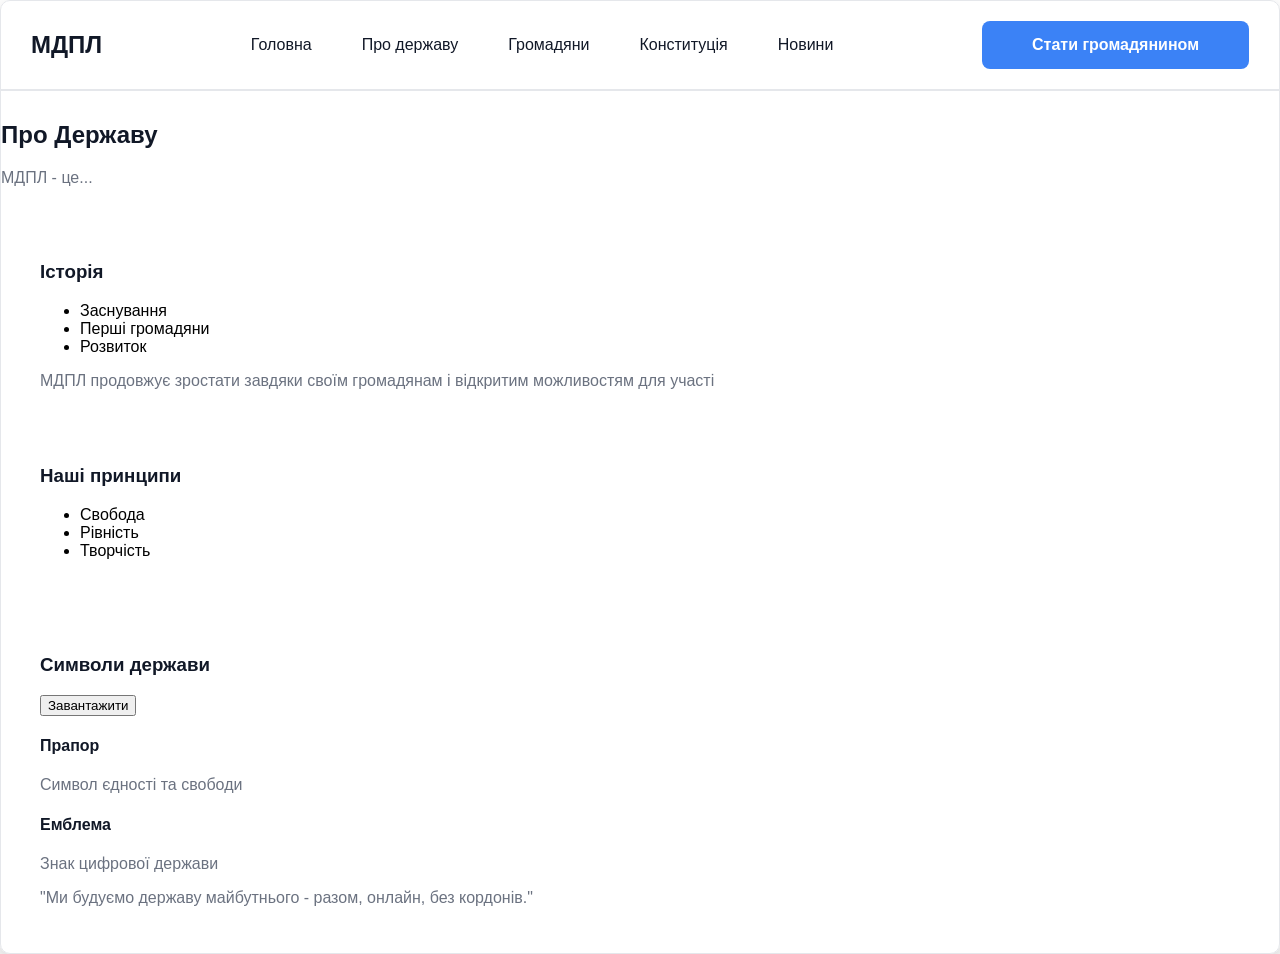
==== about.html @ ea94f007 "(First commit)Stacture added + JS and CSS files connected + HTML code is done exept for news.html + " ====
<!DOCTYPE html>
<html lang="en">
<head>
    <meta charset="UTF-8">
    <meta name="viewport" content="width=device-width, initial-scale=1.0">
    <title>About</title>
    <link rel="stylesheet" href="./css/style.css">
</head>
<body data-page="about">
    <header id="header"></header>

        <main>
            <section id="hero-about" class="hero-about">
                <h1>Про Державу</h1>
                <p>МДПЛ - це...</p>
            </section>
            <section id="about-info" class="about-info">
                <div id="history" class="history">
                    <div class="container">
                        <h3>Історія</h3>
                        <ul class="list-history">
                            <li>Заснування</li>
                            <li>Перші громадяни</li>
                            <li>Розвиток</li>
                        </ul>
                        <span>
                            <p>МДПЛ продовжує зростати завдяки своїм громадянам і відкритим можливостям для участі</p>
                        </span>
                    </div>
                </div>
                <div id="principles" class="principles">
                    <div class="container">
                        <h3>Наші принципи</h3>
                        <ul class="list-principles">
                            <li>Свобода</li>
                            <li>Рівність</li>
                            <li>Творчість</li>
                        </ul>
                    </div>
                </div>
            </section>
            <section id="symbols" class="symbols">
                <div class="container">
                    <div class="symbols-head">
                        <h3>Символи держави</h3>
                        <button>Завантажити</button>
                    </div>
                    <div class="symbols-main">
                        <div class="flag">
                            <h4>Прапор</h4>
                            <p>Символ єдності та свободи</p>
                        </div>
                        <div class="emblem">
                            <h4>Емблема</h4>
                            <p>Знак цифрової держави</p>
                        </div>
                    </div>
                    <div class="slogan">
                        <p>"Ми будуємо державу майбутнього - разом, онлайн, без кордонів."</p>
                    </div>
                </div>
            </section>
        </main>
    
    <script type="module" src="./js/main.js"></script>
</body>
</html>
---- css/style.css ----
:root{
    /* COLOR */
    --primary: #3B82F6;
    /* Back-Ground */
    --bg: #FFFFFF;
    --bg-secondary: #F9FAFB;
    /* TEXT */
    --text-main: #111827;
    --text-secondary: #6B7280;
    --font-bold: 700;

    --shadow-lg: 0 10px 25px rgba(0,0,0, 0.20);

    --success: #10B981;
    --error: #EF4444;

    --border: #E5E7EB;
}

body{
    font-family: 'Inter', sans-serif;
    margin: 0;
    padding: 0;
    background: var(--bg);
    border: var(--border) solid 1px;
    border-radius: 10px;
    box-shadow: var(--shadow-lg);
}

section {
  margin-top: 0;
  margin-bottom: 0;
  padding-top: 10px;
  padding-bottom: 10px;
}


h1, h2, h3, h4{
    font-weight: var(--font-bold);
    color: var(--text-main);
}

p{
    color: var(--text-secondary);
}

a{
    color: var(--text-main);
    text-decoration: none;
}

.container {
  max-width: 1200px;
  margin: 0 auto;
  padding: 20px;
}


/* HEADER */

header{
    padding: 10px 30px;
    display: flex;
    align-items: center;
    justify-content: space-between;
    border-bottom: 2px solid var(--border);
}

header nav{
    display: flex;
    gap: 50px;
}

header nav a {
  position: relative;
}

header nav a::after {
  content: "";
  position: absolute;
  left: 0;
  bottom: -5px;
  width: 0%;
  height: 2px;
  background: var(--text-main);
  transition: width 0.2s ease;
}

header nav a:hover::after,
header nav a.active::after {
  width: 100%;
}


.become-citizen-btn {
  background: var(--primary);
  color: white;
  border: none;
  padding: 12px 25px;
  border-radius: 8px;
  cursor: pointer;
  font-size: 16px;
  font-weight: 600;
  transition: all 0.2s ease;
}

.become-citizen-btn:hover {
  background: #2563EB;
  transform: translateY(-2px);
}

/* PAGE HOME */
/* HERO */
.hero{
    height: 300px;
    padding: 50px;
    display: flex;
    justify-content: center;
    align-items: center;
    flex-direction: column;
    background: var(--bg-secondary);
}

.hero-title{
    display: flex;
    align-items: center;
    flex-direction: column;
}

.hero-title h1{
    margin-bottom: 20px;
    font-size: 4em;
    font-weight: bolder;
}

.hero-btns{
    margin-top: 20px;
    display: flex;
    gap: 20px;
}

.join-btn{
    padding: 5px 20px;
    display: flex;
    align-items: center;
    gap: 5px;
    font-size: 17px;
    color: var(--text-secondary);
    background: var(--bg);
    border: 1px solid var(--border);
    border-radius: 3px;
    box-shadow: 0 3px 5px rgba(0,0,0, 0.20);
    cursor: pointer;
    transition: all 0.3s ease;
}

.join-btn:hover{
    border: none;
    background: #111827;
    color: #FFFFFF;
}

/* ===================== */
/* FAST INFO (СТАТИСТИКА) */
/* ===================== */

.fast-info {
  display: grid;
  grid-template-columns: repeat(4, 1fr);
  gap: 20px;
  padding: 30px 60px;
  background-color: rgba(243, 243, 247);
}

.info-box {
  background: #ffffff;
  border-radius: 12px;
  padding: 20px;
  box-shadow: 0 2px 8px rgba(0,0,0,0.2);
  transition: transform 0.2s ease, box-shadow 0.2s ease;
}

.info-box:hover {
  transform: translateY(-3px);
  box-shadow: 0 8px 20px rgba(0,0,0,0.08);
}

.fast-info p {
  color: #6B7280;
  font-size: 14px;
}

.fast-info strong {
  display: block;
  font-size: 28px;
  color: #111827;
  margin-top: 5px;
}


/* ===================== */
/* FEATURES (КАРТОЧКИ) */
/* ===================== */

.features {
  display: grid;
  grid-template-columns: repeat(4, 1fr);
  gap: 20px;
  padding: 60px 40px;
  margin-bottom: 50px;
  border-bottom: 2px solid var(--border);
}

.features .info-box {
  display: flex;
  flex-direction: column;
  gap: 10px;
  cursor: pointer;
}

.features .info-box h3 {
  position: relative;
  padding-bottom: 10px;
  margin-bottom: 10px;
}

.features .info-box h3::after {
  content: "";
  position: absolute;
  left: 0;
  bottom: 0;
  width: 100%;
  height: 1px;
  background: var(--border);
}

.features h3 {
  font-size: 16px;
  color: #111827;
}

.features p {
  font-size: 14px;
  color: #6B7280;
}

/* іконки */
.features svg {
  width: 30px;
  height: 30px;
  color: #9CA3AF;
}


/* ===================== */
/* APPLICATION */
/* ===================== */

.application {
  text-align: center;
  margin: 60px 0;
}

.application h3 {
  font-size: 30px;
  margin-bottom: 20px;
  color: #111827;
}

.steps-list {
  display: flex;
  justify-content: center;
  gap: 70px;
  margin-bottom: 25px;
  padding: 20px 0;
  border-top: 2px solid var(--border);
  border-bottom: 2px solid var(--border);
}

.application li {
  position: relative;
  font-size: 20px;
  color: #374151;
}

/* стрілочки */
.application li::after {
  content: "›";
  position: absolute;
  right: -25px;
  color: #9CA3AF;
}

.application li:last-child::after {
  display: none;
}


/* кнопка */

.become-citizen-btn {
  background: #3B82F6;
  color: white;
  border: none;
  padding: 15px 50px;
  border-radius: 8px;
  cursor: pointer;
  transition: all 0.2s ease;
}

.become-citizen-btn:hover {
  background: #2563EB;
  transform: translateY(-2px);
}


/* ===================== */
/* NEWS */
/* ===================== */

.last-news {
  margin-top: 60px;
}

.last-news .container > p {
  font-size: 18px;
  margin-bottom: 20px;
  color: #111827;
}

.last-news .container {
  flex-direction: column;
}

.last-news .info-box {
  margin-top: 10px;
}

/* якщо хочеш 3 колонки */
.last-news .container {
  display: grid;
  grid-template-columns: repeat(3, 1fr);
  gap: 20px;
}

/* карточка новини */

.last-news .info-box h3 {
  font-size: 16px;
  margin-bottom: 10px;
}

.last-news .info-box p {
  font-size: 14px;
  color: #6B7280;
  margin-bottom: 10px;
}

.last-news a {
  color: #3B82F6;
  text-decoration: none;
  font-size: 14px;
}

.last-news a:hover {
  text-decoration: underline;
}
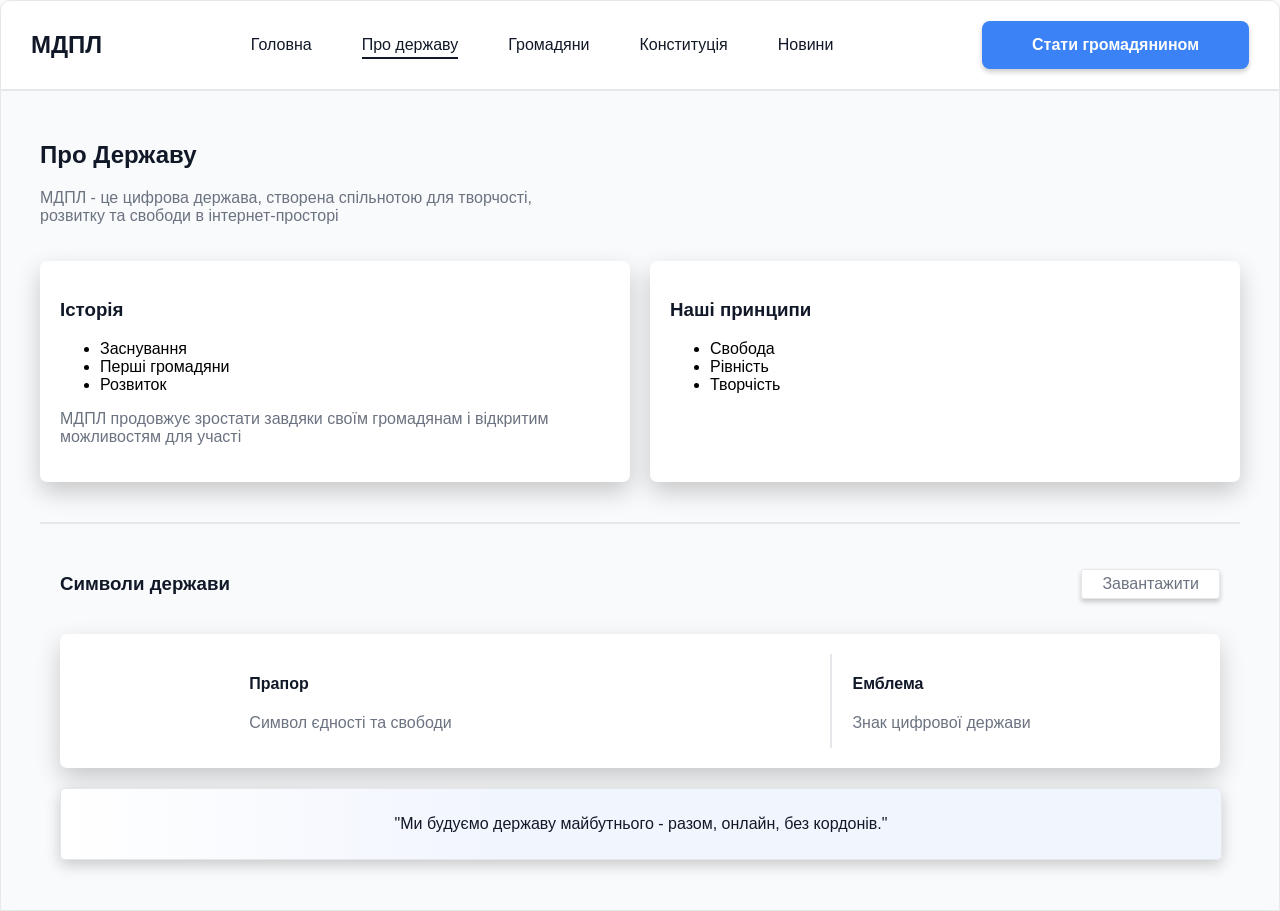
==== commit 34417b29: "Styles added to all pages exept news.html" ====
--- a/about.html
+++ b/about.html
@@ -10,56 +10,61 @@
     <header id="header"></header>
 
         <main>
-            <section id="hero-about" class="hero-about">
-                <h1>Про Державу</h1>
-                <p>МДПЛ - це...</p>
-            </section>
-            <section id="about-info" class="about-info">
-                <div id="history" class="history">
-                    <div class="container">
-                        <h3>Історія</h3>
-                        <ul class="list-history">
-                            <li>Заснування</li>
-                            <li>Перші громадяни</li>
-                            <li>Розвиток</li>
-                        </ul>
-                        <span>
-                            <p>МДПЛ продовжує зростати завдяки своїм громадянам і відкритим можливостям для участі</p>
-                        </span>
-                    </div>
-                </div>
-                <div id="principles" class="principles">
-                    <div class="container">
-                        <h3>Наші принципи</h3>
-                        <ul class="list-principles">
-                            <li>Свобода</li>
-                            <li>Рівність</li>
-                            <li>Творчість</li>
-                        </ul>
-                    </div>
-                </div>
-            </section>
-            <section id="symbols" class="symbols">
-                <div class="container">
-                    <div class="symbols-head">
-                        <h3>Символи держави</h3>
-                        <button>Завантажити</button>
-                    </div>
-                    <div class="symbols-main">
-                        <div class="flag">
-                            <h4>Прапор</h4>
-                            <p>Символ єдності та свободи</p>
-                        </div>
-                        <div class="emblem">
-                            <h4>Емблема</h4>
-                            <p>Знак цифрової держави</p>
+            <div class="container">
+                <section id="hero-about" class="hero-about">
+                    <h1>Про Державу</h1>
+                    <p>
+                        МДПЛ - це цифрова держава, створена спільнотою для творчості,<br>
+                        розвитку та свободи в інтернет-просторі
+                    </p>
+                </section>
+                <section id="about-info" class="about-info">
+                    <div id="history" class="history">
+                        <div class="container">
+                            <h3>Історія</h3>
+                            <ul class="list-history">
+                                <li>Заснування</li>
+                                <li>Перші громадяни</li>
+                                <li>Розвиток</li>
+                            </ul>
+                            <span>
+                                <p>МДПЛ продовжує зростати завдяки своїм громадянам і відкритим можливостям для участі</p>
+                            </span>
                         </div>
                     </div>
-                    <div class="slogan">
-                        <p>"Ми будуємо державу майбутнього - разом, онлайн, без кордонів."</p>
+                    <div id="principles" class="principles">
+                        <div class="container">
+                            <h3>Наші принципи</h3>
+                            <ul class="list-principles">
+                                <li>Свобода</li>
+                                <li>Рівність</li>
+                                <li>Творчість</li>
+                            </ul>
+                        </div>
                     </div>
-                </div>
-            </section>
+                </section>
+                <section id="symbols" class="symbols">
+                    <div class="container container-symbols">
+                        <div class="symbols-head">
+                            <h3>Символи держави</h3>
+                            <button class="btn">Завантажити</button>
+                        </div>
+                        <div class="symbols-main">
+                            <div class="flag">
+                                <h4>Прапор</h4>
+                                <p>Символ єдності та свободи</p>
+                            </div>
+                            <div class="emblem">
+                                <h4>Емблема</h4>
+                                <p>Знак цифрової держави</p>
+                            </div>
+                        </div>
+                        <div class="slogan">
+                            <p>"Ми будуємо державу майбутнього - разом, онлайн, без кордонів."</p>
+                        </div>
+                    </div>
+                </section>
+            </div>
         </main>
     
     <script type="module" src="./js/main.js"></script>
--- a/css/style.css
+++ b/css/style.css
@@ -27,6 +27,10 @@
     box-shadow: var(--shadow-lg);
 }
 
+main{
+  background-color: var(--bg-secondary);
+}
+
 section {
   margin-top: 0;
   margin-bottom: 0;
@@ -53,6 +57,22 @@
   max-width: 1200px;
   margin: 0 auto;
   padding: 20px;
+}
+
+.btn{
+  padding: 5px 20px;
+  cursor: pointer;
+  font-size: 16px;
+  background: var(--bg);
+  border-radius: 3px;
+  border: 1px solid var(--border);
+  box-shadow: 0 3px 5px rgba(0,0,0, 0.20);
+  color: var(--text-secondary);
+  transition: all 0.2s ease;
+}
+
+.btn:hover {
+  transform: translateY(-2px);
 }
 
 
@@ -96,22 +116,18 @@
   background: var(--primary);
   color: white;
   border: none;
-  padding: 12px 25px;
+  padding: 15px 50px;
   border-radius: 8px;
-  cursor: pointer;
-  font-size: 16px;
   font-weight: 600;
-  transition: all 0.2s ease;
 }
 
 .become-citizen-btn:hover {
   background: #2563EB;
-  transform: translateY(-2px);
 }
 
 /* PAGE HOME */
 /* HERO */
-.hero{
+.hero-home{
     height: 300px;
     padding: 50px;
     display: flex;
@@ -140,18 +156,9 @@
 }
 
 .join-btn{
-    padding: 5px 20px;
     display: flex;
     align-items: center;
     gap: 5px;
-    font-size: 17px;
-    color: var(--text-secondary);
-    background: var(--bg);
-    border: 1px solid var(--border);
-    border-radius: 3px;
-    box-shadow: 0 3px 5px rgba(0,0,0, 0.20);
-    cursor: pointer;
-    transition: all 0.3s ease;
 }
 
 .join-btn:hover{
@@ -296,24 +303,6 @@
 }
 
 
-/* кнопка */
-
-.become-citizen-btn {
-  background: #3B82F6;
-  color: white;
-  border: none;
-  padding: 15px 50px;
-  border-radius: 8px;
-  cursor: pointer;
-  transition: all 0.2s ease;
-}
-
-.become-citizen-btn:hover {
-  background: #2563EB;
-  transform: translateY(-2px);
-}
-
-
 /* ===================== */
 /* NEWS */
 /* ===================== */
@@ -364,4 +353,381 @@
 
 .last-news a:hover {
   text-decoration: underline;
+}
+
+/* ABOUT PAGE */
+
+.about-info{
+  display: flex;
+  justify-content: space-around;
+  gap: 20px;
+  padding-bottom: 40px;
+  border-bottom: 2px solid var(--border);
+}
+
+.history, .principles, .symbols-main{
+  width: 100%;
+  background: var(--bg);
+  box-shadow: var(--shadow-lg);
+  border-radius: 7px;
+}
+
+.container-symbols{
+  display: flex;
+  flex-direction: column;
+  gap: 20px;
+}
+
+.symbols-head{
+  display: flex;
+  justify-content: space-between;
+  align-items: center;
+}
+
+.symbols-main{
+  display: flex;
+  align-items: center;
+  justify-content: space-around;
+  padding: 20px 0;
+}
+
+.emblem{
+  padding-left: 20px;
+  border-left: 2px solid var(--border);
+}
+
+.slogan{
+  display: flex;
+  justify-content: center;
+  padding: 10px 0;
+  border: 1px solid var(--border);
+  border-radius: 5px;
+  width: 100%;
+  background: var(--bg);
+  box-shadow: 0 5px 15px rgba(0,0,0, 0.20);
+  background: linear-gradient(90deg, rgba(255, 255, 255, 1) 0%, rgba(241, 245, 254, 1) 38%);
+}
+
+.slogan p{
+  color: var(--text-main);
+}
+
+/* ===================== */
+/* CITIZENS PAGE */
+/* ===================== */
+
+/* HERO */
+
+.hero-citizens h1 {
+  font-size: 32px;
+  margin-bottom: 10px;
+}
+
+
+/* ===================== */
+/* STATS */
+/* ===================== */
+
+.stats {
+  display: grid;
+  background: var(--bg);
+  border: 1px solid var(--border);
+  border-radius: 12px;
+  grid-template-columns: repeat(4, 1fr);
+  padding: 15px;
+  gap: 20px;
+  margin-bottom: 30px;
+  align-items: center;
+}
+
+.stat-box {
+  border-left: 2px solid var(--border);
+  padding-left: 10px;
+}
+
+.stat-box p {
+  font-size: 13px;
+  margin-bottom: 5px;
+  font-weight: 500;
+}
+
+.stat-box span {
+  font-size: 22px;
+  font-weight: 600;
+  color: var(--text-main);
+}
+
+
+/* SEARCH */
+
+#search {
+  padding: 12px;
+  border-radius: 10px;
+  border: 1px solid var(--border);
+  font-size: 14px;
+  outline: none;
+  transition: 0.2s;
+}
+
+#search:focus {
+  border-color: var(--primary);
+}
+
+
+/* ===================== */
+/* FILTERS */
+/* ===================== */
+
+.filters {
+  display: flex;
+  gap: 10px;
+  margin-bottom: 25px;
+  flex-wrap: wrap;
+}
+
+.filters button {
+  padding: 8px 15px;
+  border-radius: 20px;
+  border: 1px solid var(--border);
+  background: var(--bg);
+  cursor: pointer;
+  font-size: 14px;
+  transition: all 0.2s ease;
+}
+
+.filters button:hover {
+  color: var(--primary);
+  border-color: var(--primary);
+}
+
+.filters button.active {
+  background: var(--primary);
+  color: white;
+  border-color: var(--primary);
+}
+
+
+/* ===================== */
+/* CITIZENS LIST */
+/* ===================== */
+
+.citizens-list {
+  display: flex;
+  flex-direction: column;
+  gap: 20px;
+  margin-bottom: 20px;
+}
+
+
+/* CARD */
+
+.citizen-card {
+  background: var(--bg);
+  border: 1px solid var(--border);
+  border-radius: 12px;
+  padding: 15px;
+  display: flex;
+  justify-content: space-between;
+  align-items: center;
+  transition: all 0.2s ease;
+}
+
+.citizen-card:hover {
+  transform: translateY(-3px);
+  box-shadow: 0 5px 15px rgba(0,0,0,0.08);
+}
+
+
+/* LEFT */
+
+.citizen-left {
+  display: flex;
+  align-items: center;
+  gap: 10px;
+}
+
+.avatar {
+  width: 40px;
+  height: 40px;
+  border-radius: 50%;
+  background: var(--primary);
+  color: white;
+  display: flex;
+  align-items: center;
+  justify-content: center;
+  font-weight: bold;
+}
+
+.citizen-left h3 {
+  font-size: 15px;
+}
+
+.citizen-left p {
+  font-size: 12px;
+}
+
+
+/* RIGHT */
+
+.citizen-right {
+  text-align: right;
+}
+
+.role {
+  padding: 4px 8px;
+  border-radius: 6px;
+  font-size: 12px;
+  background: var(--bg-secondary);
+  display: inline-block;
+  margin-bottom: 5px;
+}
+
+/* різні ролі */
+
+.role.міністр {
+  background: rgba(59,130,246,0.1);
+  color: var(--primary);
+}
+
+.role.громадянин {
+  background: rgba(16,185,129,0.1);
+  color: var(--success);
+}
+
+/* ===================== */
+/* CONSTITUTION */
+/* ===================== */
+
+/* HERO */
+.hero-constitution h1 {
+  font-size: 32px;
+  margin-bottom: 10px;
+}
+
+.hero-constitution p {
+  font-size: 15px;
+  color: var(--text-secondary);
+}
+
+
+/* ===================== */
+/* CONTENTS (розділи) */
+/* ===================== */
+
+.contents-section {
+  margin-bottom: 30px;
+}
+
+.contents-section .container {
+  background: var(--bg); /* БІЛИЙ ФОН */
+  border: 1px solid var(--border);
+  border-radius: 12px;
+  padding: 20px;
+}
+
+.contents-section h3 {
+  margin-bottom: 15px;
+}
+
+/* GRID 2x3 */
+.contents {
+  display: grid;
+  grid-template-columns: repeat(3, 1fr);
+  gap: 15px;
+}
+
+/* кнопки */
+.content-item {
+  padding: 14px;
+  border-radius: 10px;
+  border: 2px solid var(--border);
+  background: var(--bg);
+  cursor: pointer;
+  font-size: 14px;
+  text-align: left;
+  transition: all 0.2s ease;
+}
+
+.content-item span {
+  padding: 7px;
+  margin-right: 10px;
+  font-size: 22px;
+  font-weight: 600;
+  color: var(--text-secondary);
+  background:#e4e6eb;
+  border-radius: 5px;
+}
+
+/* hover */
+.content-item:hover{
+  border-color: var(--primary);
+  transform: translateY(-2px);
+}
+
+.content-item:hover span{
+  color: var(--primary);
+}
+
+
+/* active */
+.content-item.active {
+  background: var(--primary);
+  color: white;
+  border-color: var(--primary);
+}
+
+
+/* ===================== */
+/* LAWS (контент) */
+/* ===================== */
+
+.laws {
+  margin-bottom: 40px;
+}
+
+.laws .container {
+  background: var(--bg);
+  border: 1px solid var(--border);
+  border-radius: 12px;
+  padding: 25px;
+  min-height: 200px;
+  box-shadow: 0 2px 8px rgba(0,0,0,0.04);
+  transition: all 0.2s ease;
+}
+
+.laws h3 {
+  margin-bottom: 15px;
+}
+
+/* стаття */
+.law-article {
+  padding: 15px;
+  border-left: 3px solid var(--primary);
+  margin-bottom: 15px;
+  background: var(--bg-secondary);
+  border-radius: 8px;
+}
+
+.law-article h4 {
+  font-size: 14px;
+  margin-bottom: 5px;
+  color: var(--primary);
+}
+
+.law-article p {
+  font-size: 14px;
+  line-height: 1.6;
+  color: var(--text-secondary);
+}
+
+
+/* ===================== */
+/* EXTRA INFO */
+/* ===================== */
+
+.info-extra {
+  margin-top: 40px;
+  display: flex;
+  flex-direction: column;
+  gap: 15px;
 }
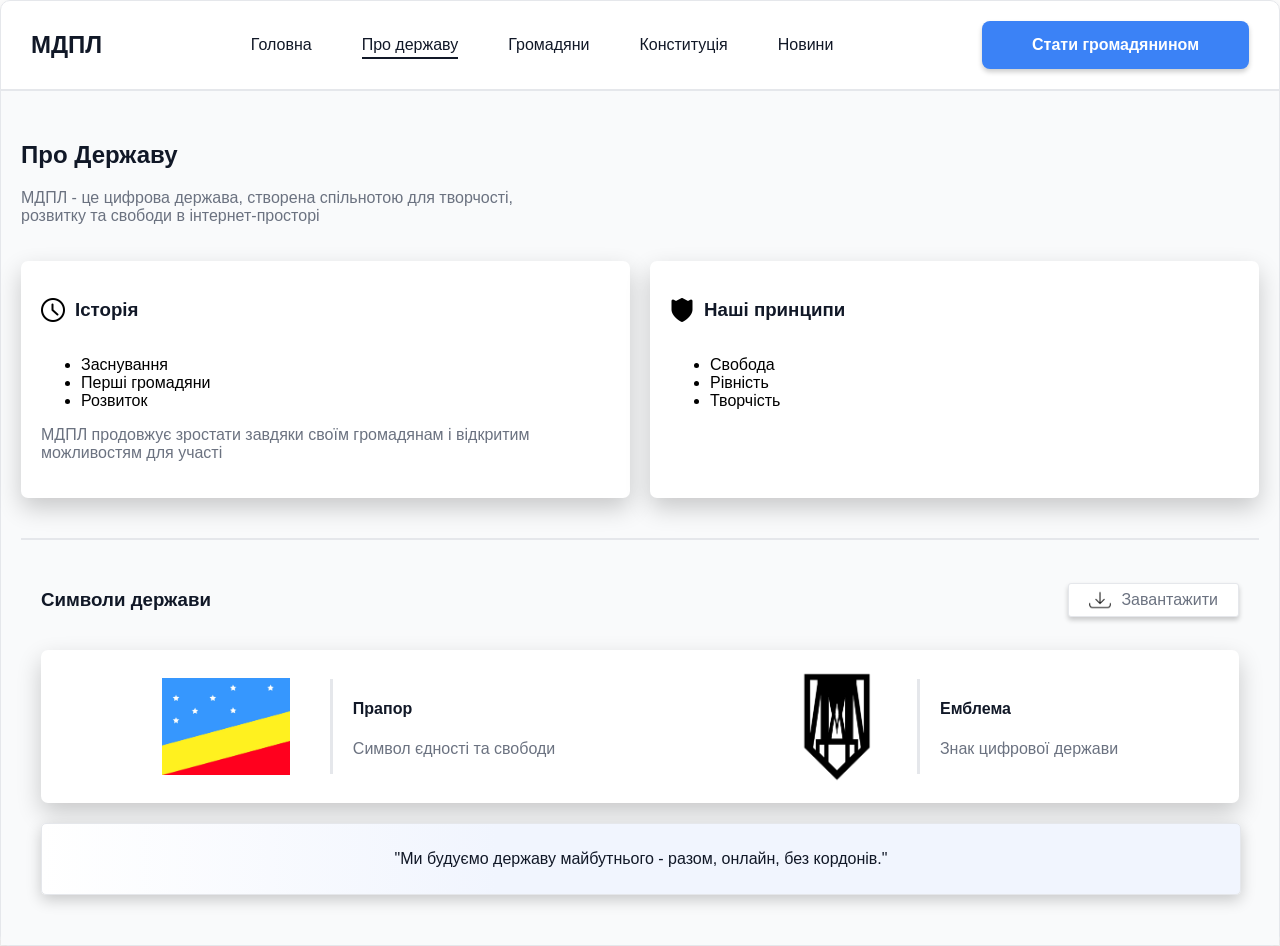
==== commit dce70f1f: "added all icons" ====
--- a/about.html
+++ b/about.html
@@ -21,7 +21,10 @@
                 <section id="about-info" class="about-info">
                     <div id="history" class="history">
                         <div class="container">
-                            <h3>Історія</h3>
+                            <div class="history-title">
+                                <img src="./icons/time.png" alt="clock" width="24px" height="24px">
+                                <h3>Історія</h3>
+                            </div>
                             <ul class="list-history">
                                 <li>Заснування</li>
                                 <li>Перші громадяни</li>
@@ -34,7 +37,10 @@
                     </div>
                     <div id="principles" class="principles">
                         <div class="container">
-                            <h3>Наші принципи</h3>
+                            <div class="principles-title">
+                                <img src="./icons/shuild.png" alt="shild" width="24px" height="24px">
+                                <h3>Наші принципи</h3>
+                            </div>
                             <ul class="list-principles">
                                 <li>Свобода</li>
                                 <li>Рівність</li>
@@ -47,16 +53,22 @@
                     <div class="container container-symbols">
                         <div class="symbols-head">
                             <h3>Символи держави</h3>
-                            <button class="btn">Завантажити</button>
+                            <button class="btn"><img src="./icons/Download.png" alt="download" width="22px">Завантажити</button>
                         </div>
                         <div class="symbols-main">
                             <div class="flag">
-                                <h4>Прапор</h4>
-                                <p>Символ єдності та свободи</p>
+                                <img src="./icons/flag.jpg" alt="flag" width="128px">
+                                <div class="symbol-content">
+                                    <h4>Прапор</h4>
+                                    <p>Символ єдності та свободи</p>
+                                </div>
                             </div>
                             <div class="emblem">
-                                <h4>Емблема</h4>
-                                <p>Знак цифрової держави</p>
+                                <img src="./icons/emblem.png" alt="emblem" width="80px">
+                                <div class="symbol-content">
+                                    <h4>Емблема</h4>
+                                    <p>Знак цифрової держави</p>
+                                </div>
                             </div>
                         </div>
                         <div class="slogan">
--- a/css/style.css
+++ b/css/style.css
@@ -1,20 +1,21 @@
 :root{
-    /* COLOR */
-    --primary: #3B82F6;
-    /* Back-Ground */
-    --bg: #FFFFFF;
-    --bg-secondary: #F9FAFB;
-    /* TEXT */
-    --text-main: #111827;
-    --text-secondary: #6B7280;
-    --font-bold: 700;
-
-    --shadow-lg: 0 10px 25px rgba(0,0,0, 0.20);
-
-    --success: #10B981;
-    --error: #EF4444;
-
-    --border: #E5E7EB;
+  /* COLOR */
+  --primary: #3B82F6;
+  /* Back-Ground */
+  --bg: #FFFFFF;
+  --bg-secondary: #F9FAFB;
+  --dark-backdrop: rgba(0, 0, 0, .5);
+  /* TEXT */
+  --text-main: #111827;
+  --text-secondary: #6B7280;
+  --font-bold: 700;
+
+  --shadow-lg: 0 10px 25px rgba(0,0,0, 0.20);
+
+  --success: #10B981;
+  --error: #EF4444;
+
+  --border: #E5E7EB;
 }
 
 body{
@@ -54,7 +55,7 @@
 }
 
 .container {
-  max-width: 1200px;
+  min-width: 320px;
   margin: 0 auto;
   padding: 20px;
 }
@@ -75,6 +76,120 @@
   transform: translateY(-2px);
 }
 
+.card {
+  background: var(--bg);
+  border: 2px solid var(--border);
+  border-radius: 12px;
+  padding: 20px;
+}
+
+/* MODAL WINDOW */
+
+.backdrop {
+  position: fixed;
+  inset: 0;
+  background: var(--dark-backdrop);
+  z-index: 40;
+  padding: 32px 16px;
+  overflow-y: auto;
+  opacity: 0;
+  visibility: hidden;
+  pointer-events: none;
+
+  transition: opacity 250ms cubic-bezier(0.4, 0, 0.2, 1),
+    visibility 250ms cubic-bezier(0.4, 0, 0.2, 1);
+}
+
+.backdrop.is-open {
+  opacity: 1;
+  visibility: visible;
+  pointer-events: auto;
+}
+
+.modal{
+  margin: auto;
+  position: relative;
+  background: var(--bg);
+  max-width: 800px;
+  border-radius: 16px;
+}
+
+.container-modal{
+  padding: 30px 60px;
+}
+
+.modal-header{
+  border-bottom: 2px solid var(--border);
+  margin-bottom: 20px;
+}
+
+.blank{
+  display: flex;
+  flex-direction: column;
+}
+
+.close-btn{
+  border: 2px solid var(--border);
+  border-radius: 4px;
+  box-shadow: 0 3px 10px rgba(0,0,0, 0.10);
+  background: var(--bg);
+  width: 24px;
+  height: 24px;
+  position: absolute;
+  right: 16px;
+  top: 16px;
+  cursor: pointer;
+  
+  transition: all 0.2s ease;
+}
+
+.close-btn:hover{
+  color: red;
+  border: 2px solid red;
+}
+
+.contact-modal-form{
+  display: block;
+  border: 1px solid rgba(0, 0, 0, .15);
+  border-radius: 5px;
+  font-size: 17px;
+  padding: 10px;
+  background-color: #0000000d;
+  width: 100%;
+  margin-bottom: 24px;
+}
+
+.modal-btns{
+  display: flex;
+  justify-content: end;
+  gap: 20px;
+}
+
+.cancle-btn, .submit-btn{
+  padding: 10px 20px;
+  border: none;
+  border-radius: 5px;
+}
+
+.cancle-btn{
+  border: 2px solid var(--border);
+}
+
+.cancle-btn:hover{
+  color: red;
+  border: 2px solid red;
+}
+
+.submit-btn{
+  color: white;
+  background: var(--primary);
+}
+
+.submit-btn:hover{
+  color: var(--primary);
+  background: var(--bg);
+  border: 2px solid var(--primary);
+}
 
 /* HEADER */
 
@@ -127,6 +242,7 @@
 
 /* PAGE HOME */
 /* HERO */
+
 .hero-home{
     height: 300px;
     padding: 50px;
@@ -149,6 +265,10 @@
     font-weight: bolder;
 }
 
+.hero-title p{
+    font-size: 27px;
+}
+
 .hero-btns{
     margin-top: 20px;
     display: flex;
@@ -177,19 +297,6 @@
   gap: 20px;
   padding: 30px 60px;
   background-color: rgba(243, 243, 247);
-}
-
-.info-box {
-  background: #ffffff;
-  border-radius: 12px;
-  padding: 20px;
-  box-shadow: 0 2px 8px rgba(0,0,0,0.2);
-  transition: transform 0.2s ease, box-shadow 0.2s ease;
-}
-
-.info-box:hover {
-  transform: translateY(-3px);
-  box-shadow: 0 8px 20px rgba(0,0,0,0.08);
 }
 
 .fast-info p {
@@ -218,31 +325,18 @@
   border-bottom: 2px solid var(--border);
 }
 
-.features .info-box {
-  display: flex;
-  flex-direction: column;
-  gap: 10px;
-  cursor: pointer;
-}
-
-.features .info-box h3 {
-  position: relative;
-  padding-bottom: 10px;
-  margin-bottom: 10px;
-}
-
-.features .info-box h3::after {
-  content: "";
-  position: absolute;
-  left: 0;
-  bottom: 0;
-  width: 100%;
-  height: 1px;
-  background: var(--border);
+.features-card{
+  box-shadow: 0 2px 8px rgba(0,0,0,0.2);
+  transition: 0.2s ease;
+}
+
+.features-card:hover {
+  transform: translateY(-3px);
+  box-shadow: 0 8px 20px rgba(0,0,0,0.08);
 }
 
 .features h3 {
-  font-size: 16px;
+  font-size: 24px;
   color: #111827;
 }
 
@@ -250,14 +344,6 @@
   font-size: 14px;
   color: #6B7280;
 }
-
-/* іконки */
-.features svg {
-  width: 30px;
-  height: 30px;
-  color: #9CA3AF;
-}
-
 
 /* ===================== */
 /* APPLICATION */
@@ -317,33 +403,14 @@
   color: #111827;
 }
 
-.last-news .container {
-  flex-direction: column;
-}
-
-.last-news .info-box {
-  margin-top: 10px;
-}
-
-/* якщо хочеш 3 колонки */
-.last-news .container {
-  display: grid;
-  grid-template-columns: repeat(3, 1fr);
-  gap: 20px;
-}
+.last-news-title{
+  display: flex;
+  align-items: center;
+  gap: 10px;
+}
+
 
 /* карточка новини */
-
-.last-news .info-box h3 {
-  font-size: 16px;
-  margin-bottom: 10px;
-}
-
-.last-news .info-box p {
-  font-size: 14px;
-  color: #6B7280;
-  margin-bottom: 10px;
-}
 
 .last-news a {
   color: #3B82F6;
@@ -355,6 +422,16 @@
   text-decoration: underline;
 }
 
+.news-grid {
+  display: grid;
+  grid-template-columns: repeat(auto-fit, minmax(250px, 1fr));
+  gap: 20px;
+}
+
+.news-grid .card{
+  max-width: 350px;
+}
+
 /* ABOUT PAGE */
 
 .about-info{
@@ -372,6 +449,12 @@
   border-radius: 7px;
 }
 
+.history-title, .principles-title{
+  display: flex;
+  align-items: center;
+  gap: 10px;
+}
+
 .container-symbols{
   display: flex;
   flex-direction: column;
@@ -382,6 +465,17 @@
   display: flex;
   justify-content: space-between;
   align-items: center;
+}
+
+.symbols-head button{
+  display: flex;
+  align-items: center;
+  gap: 10px;
+}
+
+.symbols-head button:hover{
+  border: 1px solid var(--primary);
+  color: var(--primary);
 }
 
 .symbols-main{
@@ -391,14 +485,21 @@
   padding: 20px 0;
 }
 
-.emblem{
+.emblem, .flag{
+  display: flex;
+  align-items: center;
+  gap: 40px;
+}
+
+.symbol-content{
+  border-left: 3px solid var(--border);
   padding-left: 20px;
-  border-left: 2px solid var(--border);
 }
 
 .slogan{
   display: flex;
   justify-content: center;
+  align-items: center;
   padding: 10px 0;
   border: 1px solid var(--border);
   border-radius: 5px;
@@ -440,18 +541,18 @@
   align-items: center;
 }
 
-.stat-box {
-  border-left: 2px solid var(--border);
-  padding-left: 10px;
-}
-
-.stat-box p {
+.stat-card{
+  transform: none;
+  transition: none;
+}
+
+.stats .card p {
   font-size: 13px;
   margin-bottom: 5px;
   font-weight: 500;
 }
 
-.stat-box span {
+.stats .card span {
   font-size: 22px;
   font-weight: 600;
   color: var(--text-main);
@@ -533,8 +634,7 @@
 }
 
 .citizen-card:hover {
-  transform: translateY(-3px);
-  box-shadow: 0 5px 15px rgba(0,0,0,0.08);
+  transform: translateY(-3px) scale(1.01);
 }
 
 
@@ -627,6 +727,7 @@
 
 .contents-section h3 {
   margin-bottom: 15px;
+  gap: 20px;
 }
 
 /* GRID 2x3 */
@@ -661,6 +762,7 @@
 /* hover */
 .content-item:hover{
   border-color: var(--primary);
+  background: rgba(59, 130, 246, 0.1);
   transform: translateY(-2px);
 }
 
@@ -671,7 +773,7 @@
 
 /* active */
 .content-item.active {
-  background: var(--primary);
+  background: rgba(59, 130, 246, 0.1);
   color: white;
   border-color: var(--primary);
 }
@@ -730,4 +832,10 @@
   display: flex;
   flex-direction: column;
   gap: 15px;
+}
+
+.attention-info{
+  justify-content: flex-start;
+  gap: 20px;
+  padding-left: 30px;
 }
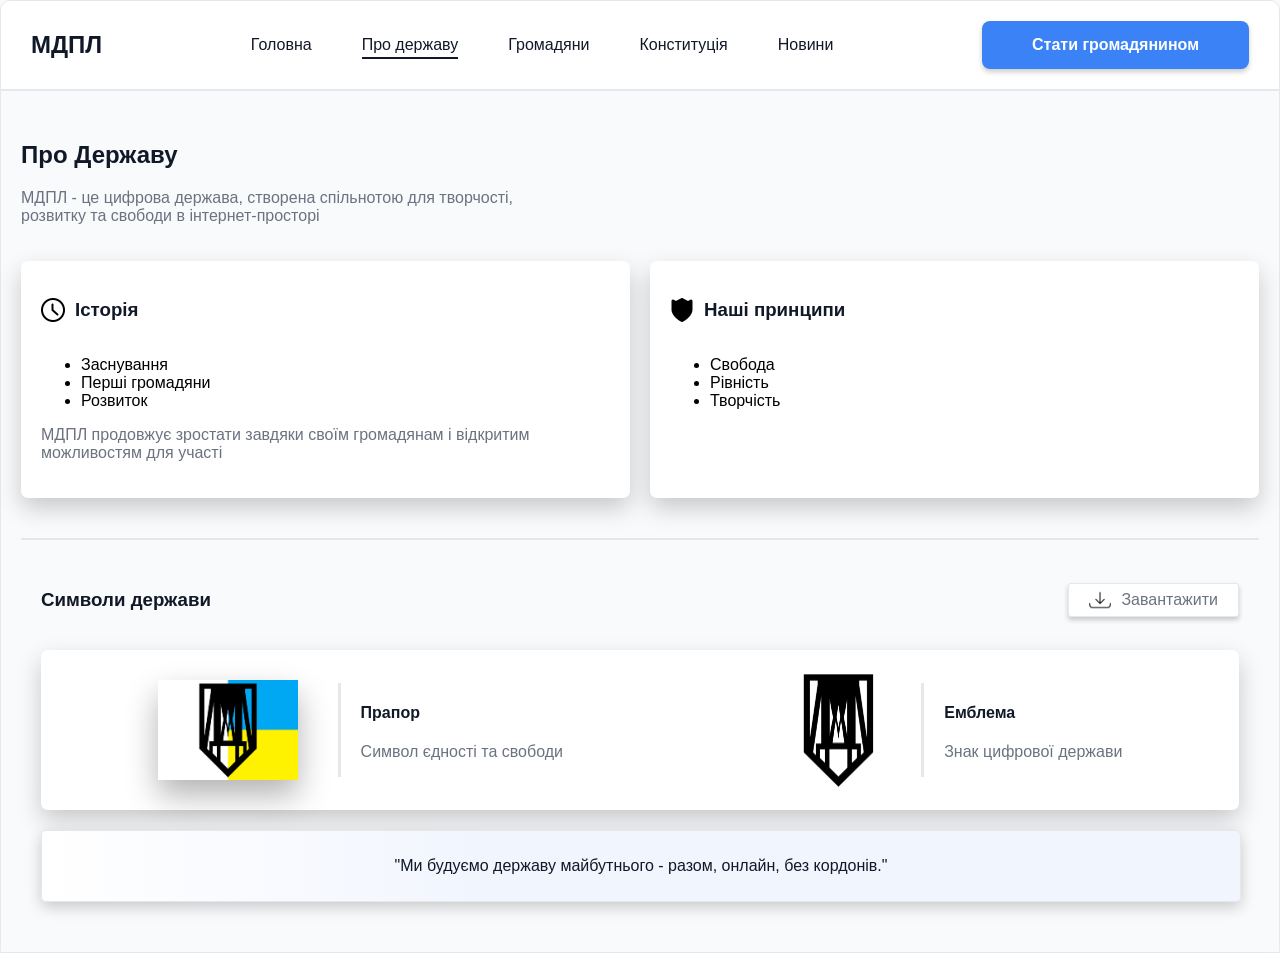
==== commit a419f648: "small changes + header modal btn" ====
--- a/about.html
+++ b/about.html
@@ -57,14 +57,14 @@
                         </div>
                         <div class="symbols-main">
                             <div class="flag">
-                                <img src="./icons/flag.jpg" alt="flag" width="128px">
+                                <img src="./icons/flag.png" alt="flag" width="140px">
                                 <div class="symbol-content">
                                     <h4>Прапор</h4>
                                     <p>Символ єдності та свободи</p>
                                 </div>
                             </div>
                             <div class="emblem">
-                                <img src="./icons/emblem.png" alt="emblem" width="80px">
+                                <img src="./icons/emblem.png" alt="emblem" width="85px">
                                 <div class="symbol-content">
                                     <h4>Емблема</h4>
                                     <p>Знак цифрової держави</p>
--- a/css/style.css
+++ b/css/style.css
@@ -491,6 +491,10 @@
   gap: 40px;
 }
 
+.flag img{
+  box-shadow: 0 15px 30px rgba(0,0,0, 0.30);
+}
+
 .symbol-content{
   border-left: 3px solid var(--border);
   padding-left: 20px;
@@ -774,7 +778,6 @@
 /* active */
 .content-item.active {
   background: rgba(59, 130, 246, 0.1);
-  color: white;
   border-color: var(--primary);
 }
 
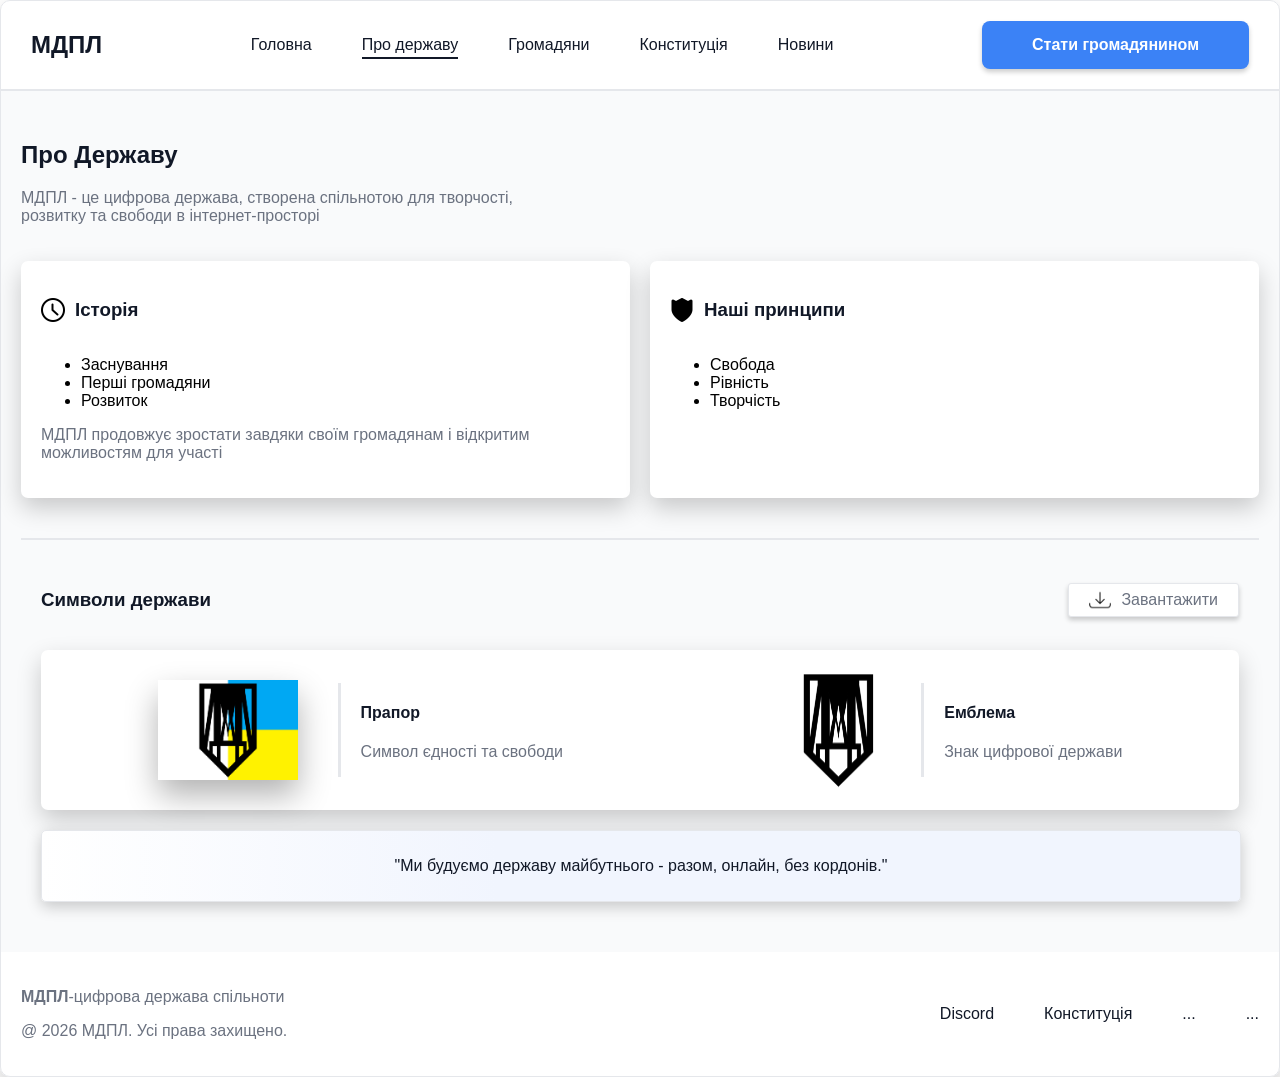
==== commit 715a2e01: "card reveal added in home page" ====
--- a/about.html
+++ b/about.html
@@ -78,6 +78,23 @@
                 </section>
             </div>
         </main>
+
+        <footer>
+        <div class="container">
+            <div class="footer-right">
+                <p><strong>МДПЛ</strong>-цифрова держава спільноти</p>
+                <p>@ 2026 МДПЛ. Усі права захищено.</p>
+            </div>
+            <div class="footer-left">
+                <nav>
+                    <a href="">Discord</a>
+                    <a href="">Конституція</a>
+                    <a href="">...</a>
+                    <a href="">...</a>
+                </nav>
+            </div>
+        </div>
+    </footer>
     
     <script type="module" src="./js/main.js"></script>
 </body>
--- a/css/style.css
+++ b/css/style.css
@@ -19,6 +19,9 @@
 }
 
 body{
+    display: flex;
+    flex-direction: column;
+    min-height: 100vh; /* Takes full viewport height */
     font-family: 'Inter', sans-serif;
     margin: 0;
     padding: 0;
@@ -30,6 +33,7 @@
 
 main{
   background-color: var(--bg-secondary);
+  flex: 1;
 }
 
 section {
@@ -240,6 +244,17 @@
   background: #2563EB;
 }
 
+footer .container{
+  display: flex;
+  justify-content: space-between;
+  align-items: center;
+}
+
+.footer-left nav{
+  display: flex;
+  gap: 50px;
+}
+
 /* PAGE HOME */
 /* HERO */
 
@@ -287,30 +302,6 @@
     color: #FFFFFF;
 }
 
-/* ===================== */
-/* FAST INFO (СТАТИСТИКА) */
-/* ===================== */
-
-.fast-info {
-  display: grid;
-  grid-template-columns: repeat(4, 1fr);
-  gap: 20px;
-  padding: 30px 60px;
-  background-color: rgba(243, 243, 247);
-}
-
-.fast-info p {
-  color: #6B7280;
-  font-size: 14px;
-}
-
-.fast-info strong {
-  display: block;
-  font-size: 28px;
-  color: #111827;
-  margin-top: 5px;
-}
-
 
 /* ===================== */
 /* FEATURES (КАРТОЧКИ) */
@@ -326,8 +317,14 @@
 }
 
 .features-card{
+  position: relative;
   box-shadow: 0 2px 8px rgba(0,0,0,0.2);
   transition: 0.2s ease;
+  overflow: hidden;
+}
+
+.card-main{
+  z-index: 2;
 }
 
 .features-card:hover {
@@ -343,6 +340,22 @@
 .features p {
   font-size: 14px;
   color: #6B7280;
+}
+
+.card-hidden{
+  position: absolute;
+  bottom: 0;
+  left: 0;
+  width: 100%;
+  z-index: 0;
+  background: var(--bg);
+
+  transform: translateY(100%);
+  transition: all 0.3s ease;
+}
+
+.features-card:hover .card-hidden{
+  transform: translateY(0);
 }
 
 /* ===================== */
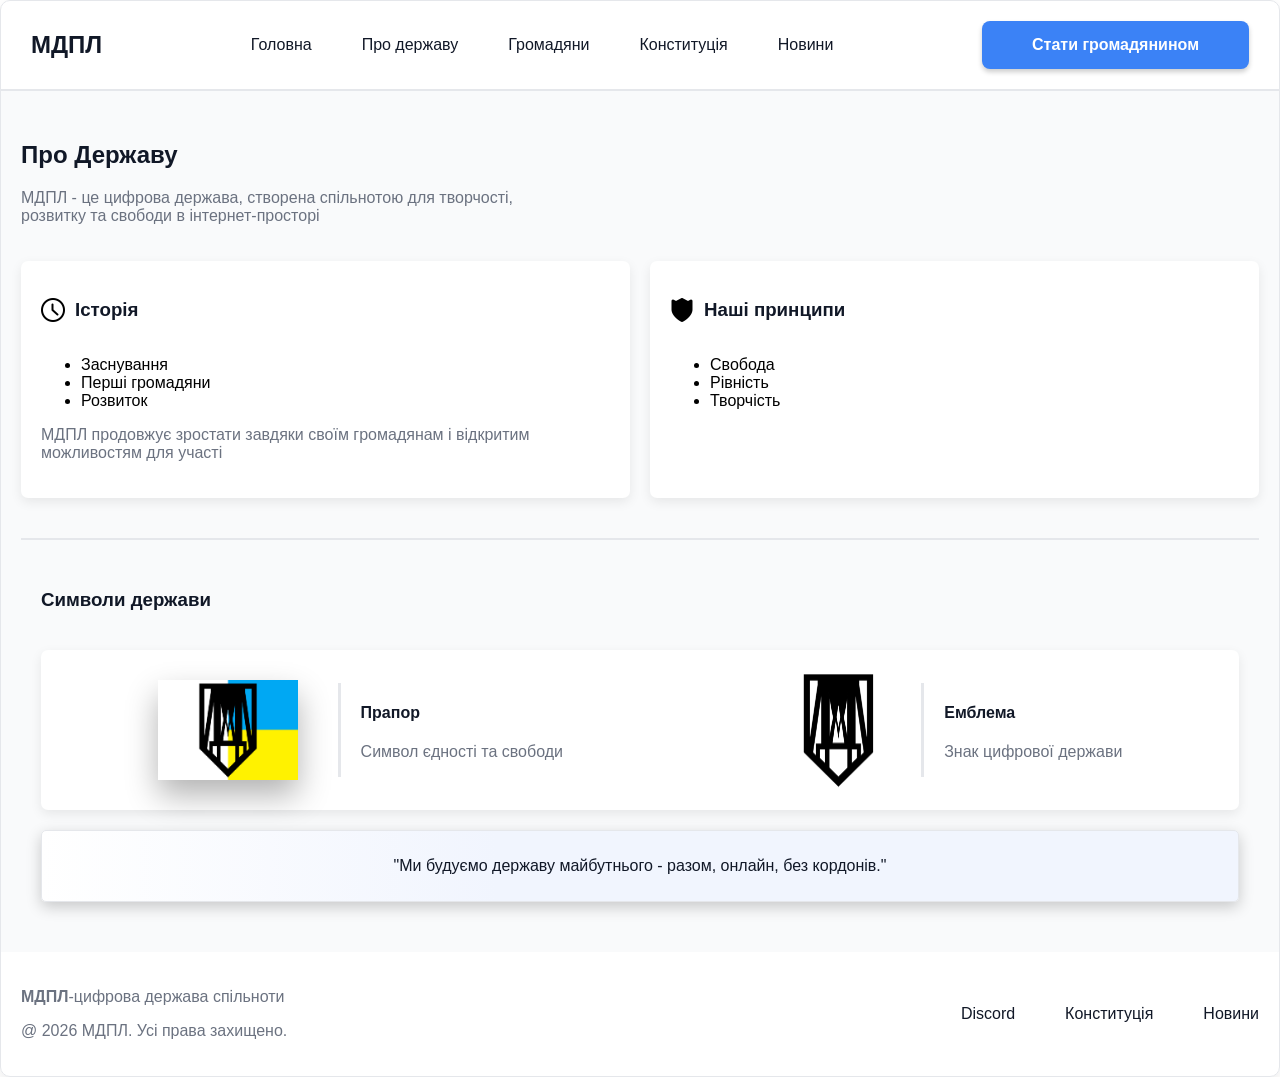
==== commit 491c3dac: "Mobile version and Discord WebHook" ====
--- a/about.html
+++ b/about.html
@@ -53,7 +53,6 @@
                     <div class="container container-symbols">
                         <div class="symbols-head">
                             <h3>Символи держави</h3>
-                            <button class="btn"><img src="./icons/Download.png" alt="download" width="22px">Завантажити</button>
                         </div>
                         <div class="symbols-main">
                             <div class="flag">
@@ -87,10 +86,9 @@
             </div>
             <div class="footer-left">
                 <nav>
-                    <a href="">Discord</a>
-                    <a href="">Конституція</a>
-                    <a href="">...</a>
-                    <a href="">...</a>
+                    <a href="https://discord.gg/MwVAkWAUa9'">Discord</a>
+                    <a href="constitution.html">Конституція</a>
+                    <a href="news.html">Новини</a>
                 </nav>
             </div>
         </div>
--- a/css/style.css
+++ b/css/style.css
@@ -10,7 +10,7 @@
   --text-secondary: #6B7280;
   --font-bold: 700;
 
-  --shadow-lg: 0 10px 25px rgba(0,0,0, 0.20);
+  --shadow-lg: 0 4px 12px rgba(0,0,0,0.08);
 
   --success: #10B981;
   --error: #EF4444;
@@ -99,6 +99,7 @@
   opacity: 0;
   visibility: hidden;
   pointer-events: none;
+  backdrop-filter: blur(10px);
 
   transition: opacity 250ms cubic-bezier(0.4, 0, 0.2, 1),
     visibility 250ms cubic-bezier(0.4, 0, 0.2, 1);
@@ -163,6 +164,10 @@
   margin-bottom: 24px;
 }
 
+.contact-modal-form.error {
+  border: 2px solid red;
+}
+
 .modal-btns{
   display: flex;
   justify-content: end;
@@ -253,6 +258,7 @@
 .footer-left nav{
   display: flex;
   gap: 50px;
+  flex-wrap: wrap;
 }
 
 /* PAGE HOME */
@@ -441,10 +447,6 @@
   gap: 20px;
 }
 
-.news-grid .card{
-  max-width: 350px;
-}
-
 /* ABOUT PAGE */
 
 .about-info{
@@ -520,7 +522,6 @@
   padding: 10px 0;
   border: 1px solid var(--border);
   border-radius: 5px;
-  width: 100%;
   background: var(--bg);
   box-shadow: 0 5px 15px rgba(0,0,0, 0.20);
   background: linear-gradient(90deg, rgba(255, 255, 255, 1) 0%, rgba(241, 245, 254, 1) 38%);
@@ -854,4 +855,99 @@
   justify-content: flex-start;
   gap: 20px;
   padding-left: 30px;
+}
+
+/* ================== */
+/* MOBILE */
+/* ================== */
+
+@media screen and (max-width: 1024px) {
+  header nav, header button{
+    display: none;
+  }
+
+  /* HOME PAGE */
+
+  .hero-btns{
+    flex-direction: column;
+  }
+
+  .features {
+    grid-template-columns: repeat(2, 2fr);
+  }
+
+  .steps-list {
+    list-style: none;
+    flex-direction: column;
+    gap: 30px;
+  }
+
+  .application li {
+    padding: 20px;
+    border-radius: 10px;
+    background-color: var(--bg);
+    box-shadow: var(--shadow-lg);
+  }
+
+  /* стрілочки */
+  .application li::after {
+    content: "";
+  }
+
+  .news-grid {
+    display: flex;
+    flex-direction: column;
+    gap: 20px;
+  }
+
+  /* ABOUT PAGE */
+
+  .about-info{
+    flex-direction: column;
+  }
+
+  .symbols-main{
+    display: flex;
+    align-items: center;
+    justify-content: space-around;
+    padding: 20px 0;
+    flex-direction: column;
+    gap: 20px;
+  }
+
+  /* CITIZENS PAGE */
+
+  .stats {
+    display: flex;
+    justify-content: center;
+    flex-wrap: wrap;
+  }
+
+  #search {
+    width: 100%;
+  }
+
+  /* CONSTITUTION PAGE */
+
+  .contents {
+    display: grid;
+    grid-template-columns: repeat(2, 3fr);
+    gap: 15px;
+  }
+}
+
+@media screen and (max-width: 768px) {
+  .features {
+    grid-template-columns: repeat(1, 4fr);
+  }
+
+  footer .container{
+    flex-direction: column;
+    gap: 20px;
+  }
+
+  .contents {
+    display: flex;
+    flex-direction: column;
+  }
 }
